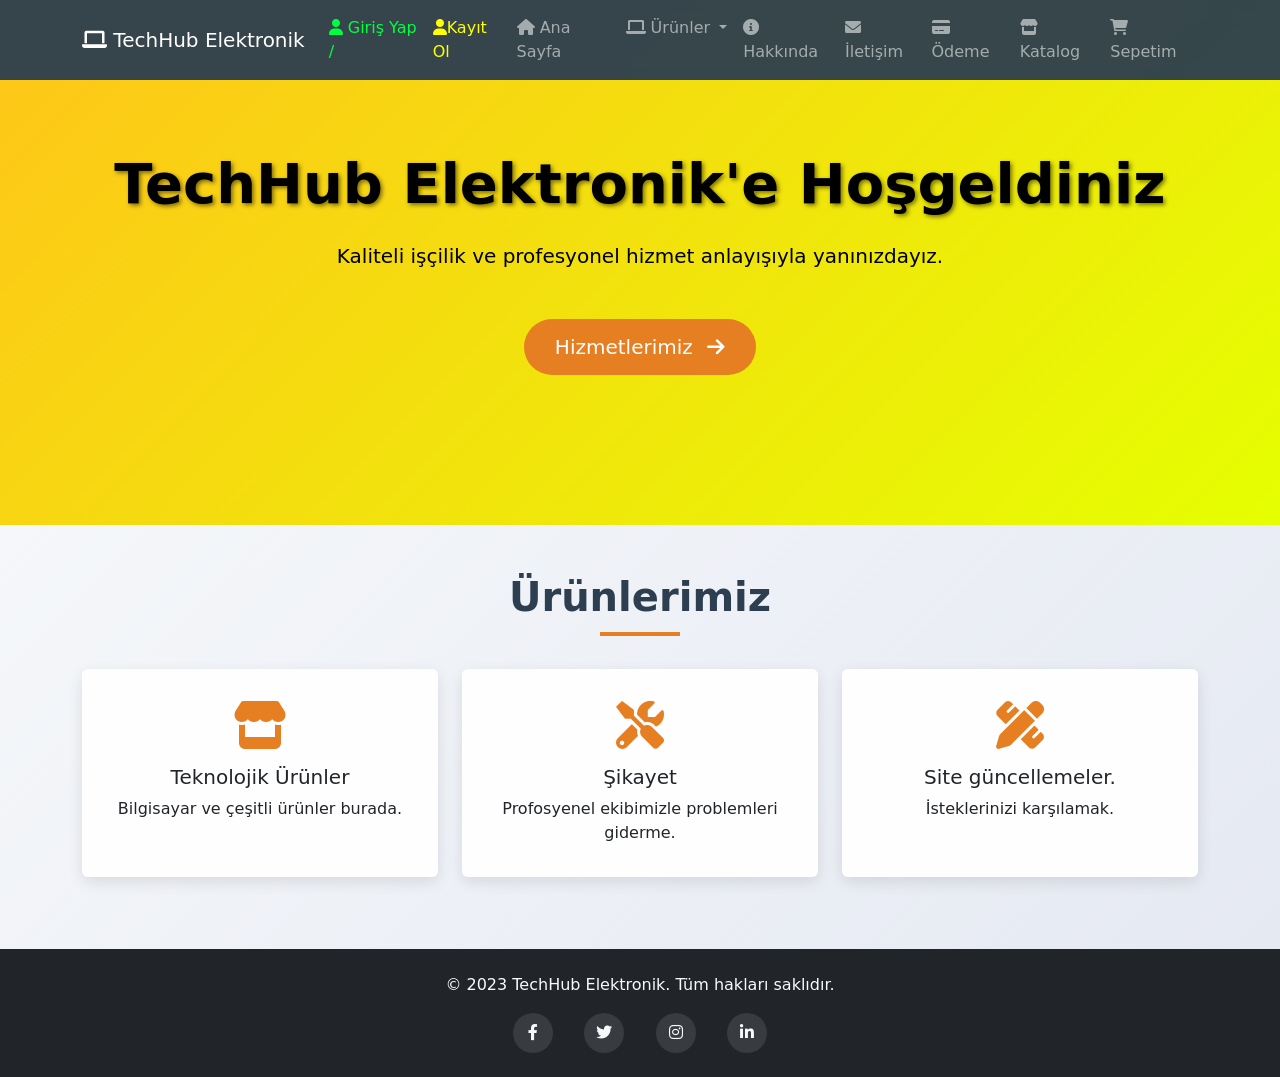
==== index.html @ a49f8efe "Add files via upload" ====
<!DOCTYPE html>
<html lang="tr">
<head>
    <meta charset="UTF-8">
    <meta name="viewport" content="width=device-width, initial-scale=1.0">
    <title>Ana Sayfa |TechHub Elektronik</title>
    <link href="https://cdn.jsdelivr.net/npm/bootstrap@5.3.0/dist/css/bootstrap.min.css" rel="stylesheet">
    <link href="https://cdnjs.cloudflare.com/ajax/libs/font-awesome/6.0.0-beta3/css/all.min.css" rel="stylesheet">
    <style>
        body {
            background-color: #f8f9fa;
        }
        
        .hero-section {
            background: linear-gradient(135deg, #ffc519 0%, #e5ff00 100%);
            background-size: cover;
            position: relative;
            padding: 150px 0;
            color: rgb(0, 0, 0);
        }

        .hero-section::before {
            content: '';
            position: absolute;
            top: 0;
            left: 0;
            right: 0;
            bottom: 0;
            z-index: 1;
        }

        .hero-section .container {
            position: relative;
            z-index: 2;
        }

        .hero-section h1 {
            font-size: 3.5rem;
            font-weight: 700;
            text-shadow: 2px 2px 4px rgba(0, 0, 0, 0.5);
        }
        .navbar {
            background: rgba(44, 62, 80, 0.95) !important;
            backdrop-filter: blur(10px);
        }

        .feature-icon {
            font-size: 3rem;
            margin-bottom: 1rem;
            color: #e67e22; /* Turuncu renk */
        }

        .card {
            transition: all 0.3s ease;
            border: none;
            box-shadow: 0 5px 15px rgba(0, 0, 0, 0.1);
            background: rgba(255, 255, 255, 0.95);
        }

        .card:hover {
            transform: translateY(-10px);
            box-shadow: 0 15px 30px rgba(0, 0, 0, 0.2);
        }

        .card-body {
            padding: 2rem;
        }

        .btn-custom {
            background: #e67e22;
            color: white;
            padding: 12px 30px;
            border-radius: 30px;
            transition: all 0.3s ease;
        }

        .btn-custom:hover {
            background: #d35400;
            transform: scale(1.05);
        }

        #features {
            background: linear-gradient(135deg, #f5f7fa 0%, #e5e9f2 100%);
            padding: 80px 0;
        }

        .section-title {
            color: #2c3e50;
            font-size: 2.5rem;
            font-weight: 700;
            margin-bottom: 3rem;
            position: relative;
        }

        .section-title::after {
            content: '';
            position: absolute;
            bottom: -15px;
            left: 50%;
            transform: translateX(-50%);
            width: 80px;
            height: 4px;
            background: #e67e22;
        }

        footer {
            background: #2c3e50;
            padding: 40px 0;
        }

        .social-links a {
            display: inline-block;
            width: 40px;
            height: 40px;
            line-height: 40px;
            border-radius: 50%;
            background: rgba(255, 255, 255, 0.1);
            margin: 0 10px;
            transition: all 0.3s ease;
        }

        .social-links a:hover {
            background: #e67e22;
            transform: translateY(-3px);
        }
        .dropdown-menu :hover{
            background: linear-gradient(135deg, #c507eb 0%,#c20303 25%,#3807eb 50%,#07eb07 75%, #e5ff00 100%);
            color: white;
        }
    </style>
</head>
<body>


    

    
    <nav class="navbar navbar-expand-lg navbar-dark fixed-top">
        <div class="container">
            
            <a class="navbar-brand" href="#"><i class="fas fa-laptop"></i> TechHub Elektronik</a>
            <button class="navbar-toggler" type="button" data-bs-toggle="collapse" data-bs-target="#navbarNav">
                <span class="navbar-toggler-icon"></span>
            </button>
            <div class="collapse navbar-collapse" id="navbarNav">
                <ul class="navbar-nav ms-auto">
                    <li class="nav-item">
                        <a class="nav-link deactive" href="login.html" style="color: #00ff40;"><i class="fas fa-user"></i> Giriş Yap / </a>
                    </li>
                    <li class="nav-item">
                        <a class="nav-link active" href="login.html" style="color: yellow;"><i class="fas fa-user"></i>Kayıt Ol</a>
                    </li>
                    <li class="nav-item">
                        <a class="nav-link" href="index.html"><i class="fas fa-home"></i> Ana Sayfa</a>
                    </li>
                    <li class="nav-item dropdown">
                        <a class="nav-link dropdown-toggle" href="#" id="navbarDropdown" role="button" data-bs-toggle="dropdown">
                            <i class="fas fa-laptop"></i> Ürünler
                        </a>
                        <ul class="dropdown-menu">
                            <li><a class="dropdown-item" href="katalog.html">Bilgisayarlar</a></li>
                            <li><a class="dropdown-item" href="katalog.html">Akıllı Telefonlar</a></li>
                            <li><a class="dropdown-item" href="katalog.html">Tabletler</a></li>
                            <li><a class="dropdown-item" href="katalog.html">Aksesuarlar</a></li>
                        </ul>
                    </li>
                    <li class="nav-item">
                        <a class="nav-link" href="hakkında.html"><i class="fas fa-info-circle"></i> Hakkında</a>
                    </li>
                    <li class="nav-item">
                        <a class="nav-link" href="contact.html"><i class="fas fa-envelope"></i> İletişim</a>
                    </li>
                    <li class="nav-item">
                        <a class="nav-link" href="payment.html"><i class="fas fa-credit-card"></i> Ödeme</a>
                    </li>
                    <li class="nav-item">
                        <a class="nav-link" href="katalog.html"><i class="fas fa-store"></i> Katalog</a>
                    </li>
                    <li class="nav-item">
                        <a class="nav-link" href="sepet.html"><i class="fas fa-shopping-cart"></i> Sepetim</a>
                    </li>
                </ul>
            </div>
        </div>
    </nav>

    <section class="hero-section text-center">
        <div class="container">
            <h1 class="display-4 mb-4">TechHub Elektronik'e Hoşgeldiniz</h1>
            <p class="lead mb-5">Kaliteli işçilik ve profesyonel hizmet anlayışıyla yanınızdayız.</p>
            <a href="#features" class="btn btn-custom btn-lg">Hizmetlerimiz <i class="fas fa-arrow-right ms-2"></i></a>
        </div>
    </section>

    <section id="features" class="py-5">
        <div class="container">
            <h2 class="text-center section-title">Ürünlerimiz</h2>
            <div class="row">
                <div class="col-md-4 mb-4">
                    <div class="card text-center h-100">
                        <div class="card-body">
                            <i class="fas fa-store feature-icon"></i>
                            <h5 class="card-title">Teknolojik Ürünler</h5>
                            <p class="card-text">Bilgisayar ve çeşitli ürünler burada.</p>
                        </div>
                    </div>
                </div>
                <div class="col-md-4 mb-4">
                    <div class="card text-center h-100">
                        <div class="card-body">
                            <i class="fas fa-tools feature-icon"></i>
                            <h5 class="card-title"> Şikayet </h5>
                            <p class="card-text">Profosyenel ekibimizle problemleri giderme.</p>
                        </div>
                    </div>
                </div>
                <div class="col-md-4 mb-4">
                    <div class="card text-center h-100">
                        <div class="card-body">
                            <i class="fas fa-pencil-ruler feature-icon"></i>
                            <h5 class="card-title">Site güncellemeler.</h5>
                            <p class="card-text">İsteklerinizi karşılamak.</p>
                        </div>
                    </div>
                </div>
            </div>
        </div>
    </section>

    <footer class="bg-dark text-light text-center py-4">
        <div class="container">
            <p>&copy; 2023 TechHub Elektronik. Tüm hakları saklıdır.</p>
            <div class="social-links mt-3">
                <a href="#" class="text-light me-3"><i class="fab fa-facebook-f"></i></a>
                <a href="#" class="text-light me-3"><i class="fab fa-twitter"></i></a>
                <a href="#" class="text-light me-3"><i class="fab fa-instagram"></i></a>
                <a href="#" class="text-light"><i class="fab fa-linkedin-in"></i></a>
            </div>
        </div>
    </footer>

    <script src="https://cdn.jsdelivr.net/npm/bootstrap@5.3.0/dist/js/bootstrap.bundle.min.js"></script>
</body>
</html>
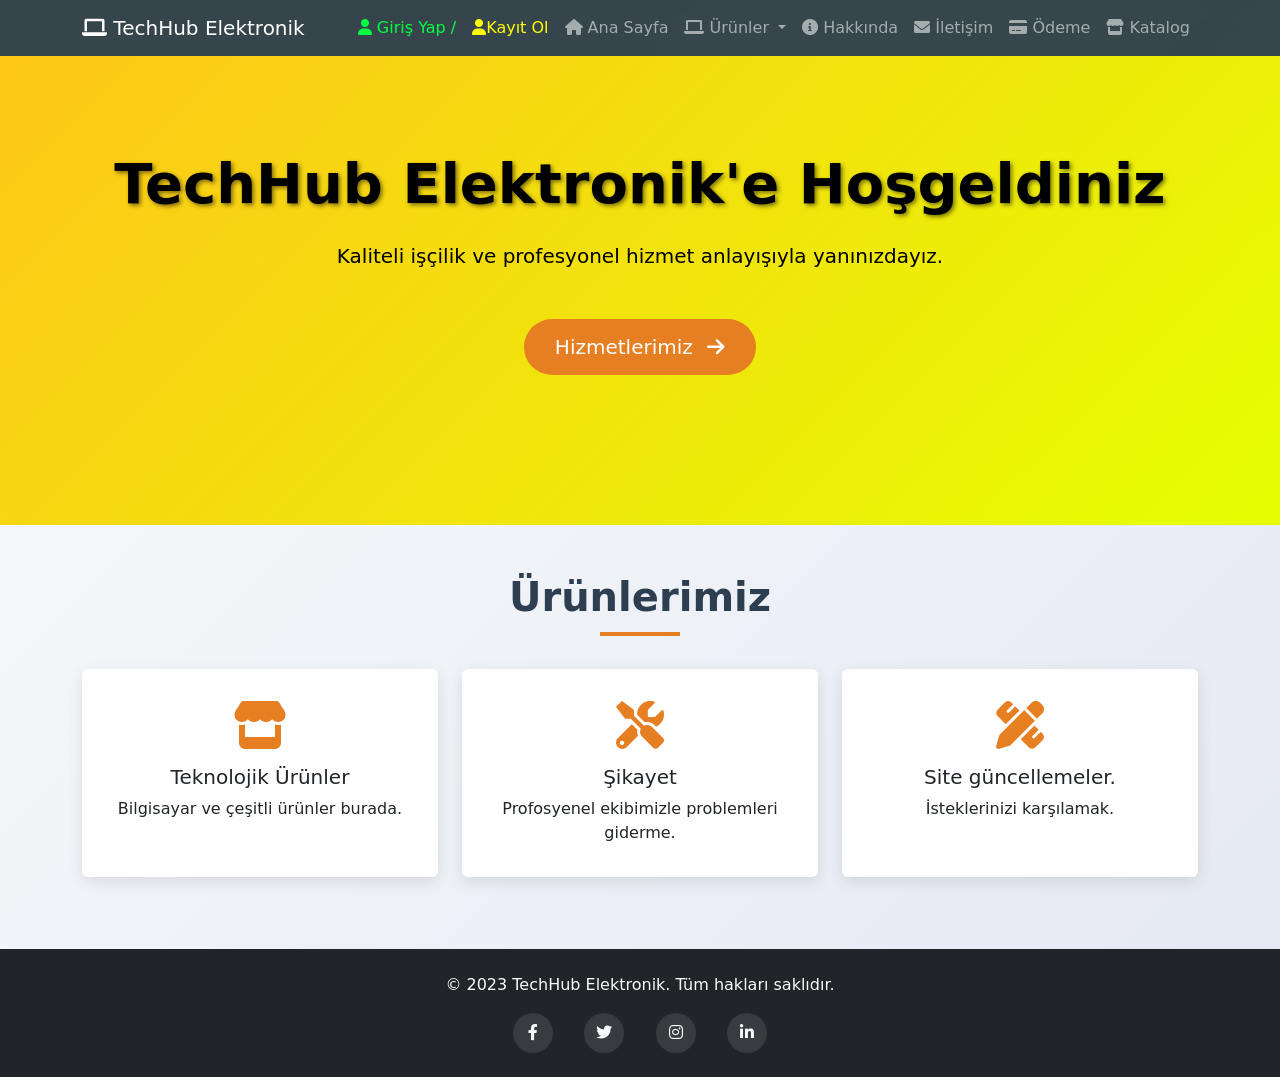
==== commit dadec059: "Update index.html" ====
--- a/index.html
+++ b/index.html
@@ -175,9 +175,6 @@
                     </li>
                     <li class="nav-item">
                         <a class="nav-link" href="katalog.html"><i class="fas fa-store"></i> Katalog</a>
-                    </li>
-                    <li class="nav-item">
-                        <a class="nav-link" href="sepet.html"><i class="fas fa-shopping-cart"></i> Sepetim</a>
                     </li>
                 </ul>
             </div>
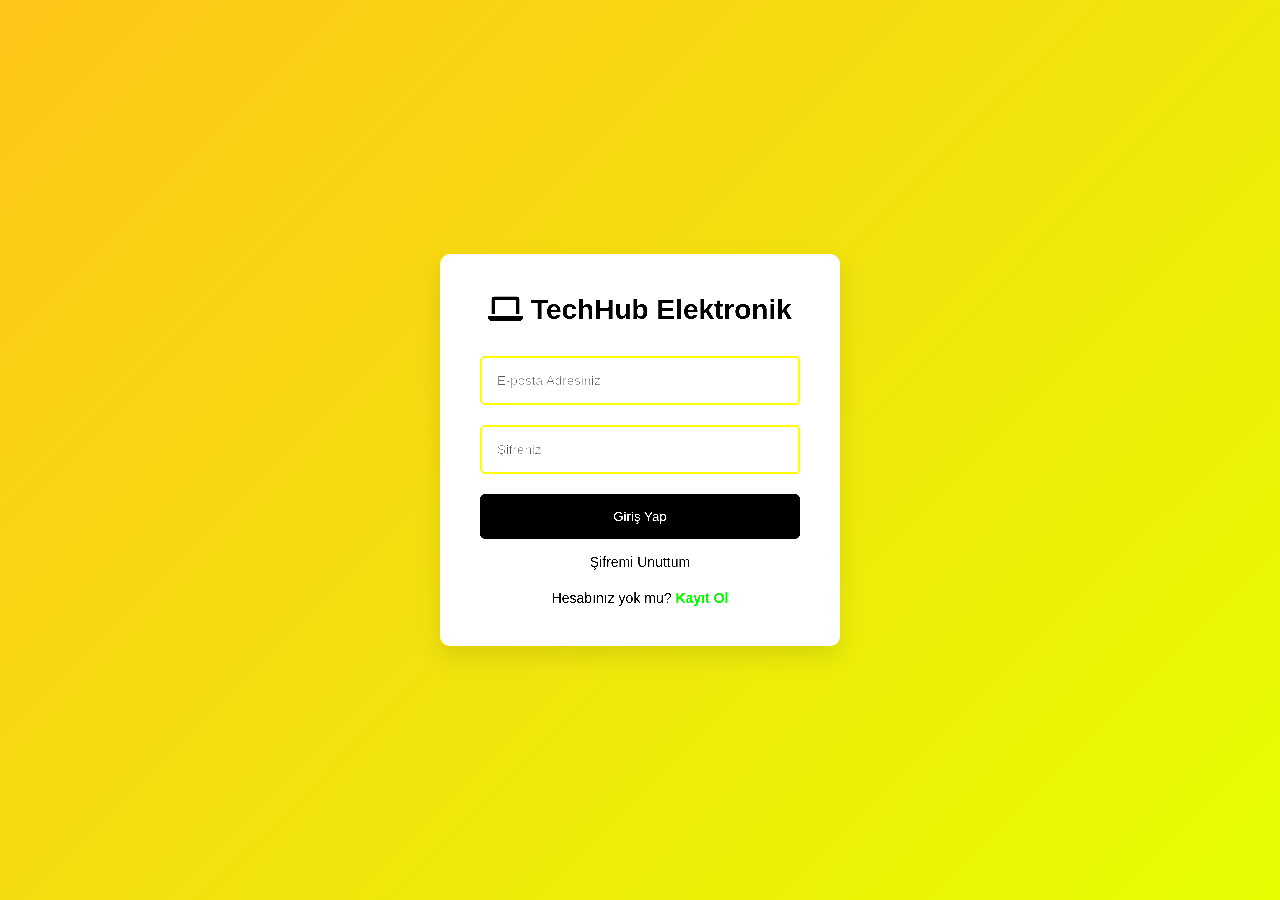
==== commit 1f17e9a5: "Update and rename İndex.html to index.html" ====
--- a/index.html
+++ b/index.html
@@ -1,241 +1,207 @@
-<!DOCTYPE html>
-<html lang="tr">
-<head>
-    <meta charset="UTF-8">
-    <meta name="viewport" content="width=device-width, initial-scale=1.0">
-    <title>Ana Sayfa |TechHub Elektronik</title>
-    <link href="https://cdn.jsdelivr.net/npm/bootstrap@5.3.0/dist/css/bootstrap.min.css" rel="stylesheet">
-    <link href="https://cdnjs.cloudflare.com/ajax/libs/font-awesome/6.0.0-beta3/css/all.min.css" rel="stylesheet">
-    <style>
-        body {
-            background-color: #f8f9fa;
-        }
-        
-        .hero-section {
-            background: linear-gradient(135deg, #ffc519 0%, #e5ff00 100%);
-            background-size: cover;
-            position: relative;
-            padding: 150px 0;
-            color: rgb(0, 0, 0);
-        }
-
-        .hero-section::before {
-            content: '';
-            position: absolute;
-            top: 0;
-            left: 0;
-            right: 0;
-            bottom: 0;
-            z-index: 1;
-        }
-
-        .hero-section .container {
-            position: relative;
-            z-index: 2;
-        }
-
-        .hero-section h1 {
-            font-size: 3.5rem;
-            font-weight: 700;
-            text-shadow: 2px 2px 4px rgba(0, 0, 0, 0.5);
-        }
-        .navbar {
-            background: rgba(44, 62, 80, 0.95) !important;
-            backdrop-filter: blur(10px);
-        }
-
-        .feature-icon {
-            font-size: 3rem;
-            margin-bottom: 1rem;
-            color: #e67e22; /* Turuncu renk */
-        }
-
-        .card {
-            transition: all 0.3s ease;
-            border: none;
-            box-shadow: 0 5px 15px rgba(0, 0, 0, 0.1);
-            background: rgba(255, 255, 255, 0.95);
-        }
-
-        .card:hover {
-            transform: translateY(-10px);
-            box-shadow: 0 15px 30px rgba(0, 0, 0, 0.2);
-        }
-
-        .card-body {
-            padding: 2rem;
-        }
-
-        .btn-custom {
-            background: #e67e22;
-            color: white;
-            padding: 12px 30px;
-            border-radius: 30px;
-            transition: all 0.3s ease;
-        }
-
-        .btn-custom:hover {
-            background: #d35400;
-            transform: scale(1.05);
-        }
-
-        #features {
-            background: linear-gradient(135deg, #f5f7fa 0%, #e5e9f2 100%);
-            padding: 80px 0;
-        }
-
-        .section-title {
-            color: #2c3e50;
-            font-size: 2.5rem;
-            font-weight: 700;
-            margin-bottom: 3rem;
-            position: relative;
-        }
-
-        .section-title::after {
-            content: '';
-            position: absolute;
-            bottom: -15px;
-            left: 50%;
-            transform: translateX(-50%);
-            width: 80px;
-            height: 4px;
-            background: #e67e22;
-        }
-
-        footer {
-            background: #2c3e50;
-            padding: 40px 0;
-        }
-
-        .social-links a {
-            display: inline-block;
-            width: 40px;
-            height: 40px;
-            line-height: 40px;
-            border-radius: 50%;
-            background: rgba(255, 255, 255, 0.1);
-            margin: 0 10px;
-            transition: all 0.3s ease;
-        }
-
-        .social-links a:hover {
-            background: #e67e22;
-            transform: translateY(-3px);
-        }
-        .dropdown-menu :hover{
-            background: linear-gradient(135deg, #c507eb 0%,#c20303 25%,#3807eb 50%,#07eb07 75%, #e5ff00 100%);
-            color: white;
-        }
-    </style>
-</head>
-<body>
-
-
-    
-
-    
-    <nav class="navbar navbar-expand-lg navbar-dark fixed-top">
-        <div class="container">
-            
-            <a class="navbar-brand" href="#"><i class="fas fa-laptop"></i> TechHub Elektronik</a>
-            <button class="navbar-toggler" type="button" data-bs-toggle="collapse" data-bs-target="#navbarNav">
-                <span class="navbar-toggler-icon"></span>
-            </button>
-            <div class="collapse navbar-collapse" id="navbarNav">
-                <ul class="navbar-nav ms-auto">
-                    <li class="nav-item">
-                        <a class="nav-link deactive" href="login.html" style="color: #00ff40;"><i class="fas fa-user"></i> Giriş Yap / </a>
-                    </li>
-                    <li class="nav-item">
-                        <a class="nav-link active" href="login.html" style="color: yellow;"><i class="fas fa-user"></i>Kayıt Ol</a>
-                    </li>
-                    <li class="nav-item">
-                        <a class="nav-link" href="index.html"><i class="fas fa-home"></i> Ana Sayfa</a>
-                    </li>
-                    <li class="nav-item dropdown">
-                        <a class="nav-link dropdown-toggle" href="#" id="navbarDropdown" role="button" data-bs-toggle="dropdown">
-                            <i class="fas fa-laptop"></i> Ürünler
-                        </a>
-                        <ul class="dropdown-menu">
-                            <li><a class="dropdown-item" href="katalog.html">Bilgisayarlar</a></li>
-                            <li><a class="dropdown-item" href="katalog.html">Akıllı Telefonlar</a></li>
-                            <li><a class="dropdown-item" href="katalog.html">Tabletler</a></li>
-                            <li><a class="dropdown-item" href="katalog.html">Aksesuarlar</a></li>
-                        </ul>
-                    </li>
-                    <li class="nav-item">
-                        <a class="nav-link" href="hakkında.html"><i class="fas fa-info-circle"></i> Hakkında</a>
-                    </li>
-                    <li class="nav-item">
-                        <a class="nav-link" href="contact.html"><i class="fas fa-envelope"></i> İletişim</a>
-                    </li>
-                    <li class="nav-item">
-                        <a class="nav-link" href="payment.html"><i class="fas fa-credit-card"></i> Ödeme</a>
-                    </li>
-                    <li class="nav-item">
-                        <a class="nav-link" href="katalog.html"><i class="fas fa-store"></i> Katalog</a>
-                    </li>
-                </ul>
-            </div>
-        </div>
-    </nav>
-
-    <section class="hero-section text-center">
-        <div class="container">
-            <h1 class="display-4 mb-4">TechHub Elektronik'e Hoşgeldiniz</h1>
-            <p class="lead mb-5">Kaliteli işçilik ve profesyonel hizmet anlayışıyla yanınızdayız.</p>
-            <a href="#features" class="btn btn-custom btn-lg">Hizmetlerimiz <i class="fas fa-arrow-right ms-2"></i></a>
-        </div>
-    </section>
-
-    <section id="features" class="py-5">
-        <div class="container">
-            <h2 class="text-center section-title">Ürünlerimiz</h2>
-            <div class="row">
-                <div class="col-md-4 mb-4">
-                    <div class="card text-center h-100">
-                        <div class="card-body">
-                            <i class="fas fa-store feature-icon"></i>
-                            <h5 class="card-title">Teknolojik Ürünler</h5>
-                            <p class="card-text">Bilgisayar ve çeşitli ürünler burada.</p>
-                        </div>
-                    </div>
-                </div>
-                <div class="col-md-4 mb-4">
-                    <div class="card text-center h-100">
-                        <div class="card-body">
-                            <i class="fas fa-tools feature-icon"></i>
-                            <h5 class="card-title"> Şikayet </h5>
-                            <p class="card-text">Profosyenel ekibimizle problemleri giderme.</p>
-                        </div>
-                    </div>
-                </div>
-                <div class="col-md-4 mb-4">
-                    <div class="card text-center h-100">
-                        <div class="card-body">
-                            <i class="fas fa-pencil-ruler feature-icon"></i>
-                            <h5 class="card-title">Site güncellemeler.</h5>
-                            <p class="card-text">İsteklerinizi karşılamak.</p>
-                        </div>
-                    </div>
-                </div>
-            </div>
-        </div>
-    </section>
-
-    <footer class="bg-dark text-light text-center py-4">
-        <div class="container">
-            <p>&copy; 2023 TechHub Elektronik. Tüm hakları saklıdır.</p>
-            <div class="social-links mt-3">
-                <a href="#" class="text-light me-3"><i class="fab fa-facebook-f"></i></a>
-                <a href="#" class="text-light me-3"><i class="fab fa-twitter"></i></a>
-                <a href="#" class="text-light me-3"><i class="fab fa-instagram"></i></a>
-                <a href="#" class="text-light"><i class="fab fa-linkedin-in"></i></a>
-            </div>
-        </div>
-    </footer>
-
-    <script src="https://cdn.jsdelivr.net/npm/bootstrap@5.3.0/dist/js/bootstrap.bundle.min.js"></script>
-</body>
-</html>
+<!DOCTYPE html>
+<html lang="tr">
+
+<head>
+    <meta charset="UTF-8">
+    <title>TechHub Elektronik - Giriş</title>
+    <link href="https://cdnjs.cloudflare.com/ajax/libs/font-awesome/6.0.0-beta3/css/all.min.css" rel="stylesheet">
+    <style>
+        :root {
+            --siyah: #1a1a1a;
+            --beyaz: #ffffff;
+            --sari: #FFD700;
+            --turuncu: #0dfc05;
+        }
+
+        * {
+            margin: 0;
+            padding: 0;
+            box-sizing: border-box;
+            font-family: 'Arial', sans-serif;
+        }
+
+        body {
+            background: linear-gradient(135deg, #ffc519 0%, #e5ff00 100%);
+            display: flex;
+            justify-content: center;
+            align-items: center;
+            height: 100vh;
+            filter: contrast(400%);
+        }
+
+        .login-container {
+            background-color: var(--beyaz);
+            border-radius: 10px;
+            box-shadow: 0 10px 25px rgba(0, 0, 0, 0.1);
+            width: 400px;
+            padding: 40px;
+            text-align: center;
+        }
+
+        .logo {
+            color: var(--siyah);
+            font-size: 28px;
+            font-weight: bold;
+            margin-bottom: 30px;
+        }
+
+        .login-form {
+            display: flex;
+            flex-direction: column;
+        }
+
+        .input-group {
+            margin-bottom: 20px;
+            position: relative;
+        }
+
+        .input-group input {
+            width: 100%;
+            padding: 15px;
+            border: 2px solid var(--sari);
+            border-radius: 5px;
+            outline: none;
+            transition: border-color 0.3s;
+        }
+
+        .input-group input:focus {
+            border-color: var(--turuncu);
+        }
+
+        .login-button {
+            background-color: var(--siyah);
+            color: var(--beyaz);
+            border: none;
+            padding: 15px;
+            border-radius: 5px;
+            cursor: pointer;
+            transition: background-color 0.3s;
+        }
+
+        .login-button:hover {
+            background-color: var(--turuncu);
+        }
+
+        .forgot-password {
+            color: var(--siyah);
+            text-decoration: none;
+            margin-top: 15px;
+            font-size: 14px;
+        }
+
+        .signup-link {
+            margin-top: 20px;
+            font-size: 14px;
+        }
+
+        .signup-link a {
+            color: var(--turuncu);
+            text-decoration: none;
+            font-weight: bold;
+        }
+    </style>
+</head>
+
+<body>
+    <div class="login-container">
+        <div class="logo"><i class="fas fa-laptop"></i> TechHub Elektronik</div>
+
+        <form id="loginForm" class="login-form">
+            <div class="input-group">
+                <input type="email" id="email" placeholder="E-posta Adresiniz" required>
+            </div>
+
+            <div class="input-group">
+                <input type="password" id="password" placeholder="Şifreniz" required>
+            </div>
+
+            <button type="submit" class="login-button" href="main.html">Giriş Yap</button>
+
+            <a href="#" class="forgot-password">Şifremi Unuttum</a>
+
+            <div class="signup-link">
+                Hesabınız yok mu? <a href="main.html" id="signupLink">Kayıt Ol</a>
+            </div>
+        </form>
+    </div>
+
+    <script>
+        // SHA-256 Hash Fonksiyonu
+        async function hashPassword(password) {
+            const encoder = new TextEncoder();
+            const data = encoder.encode(password);
+            const hashBuffer = await crypto.subtle.digest('SHA-256', data);
+            const hashArray = Array.from(new Uint8Array(hashBuffer));
+            const hashHex = hashArray.map(b => b.toString(16).padStart(2, '0')).join('');
+            return hashHex;
+        }
+
+        // Kullanıcı bilgilerini yerel depolamaya kaydetme
+        async function saveUserToLocalStorage(email, password) {
+            const hashedPassword = await hashPassword(password);
+            const userData = {
+                email: email,
+                passwordHash: hashedPassword
+            };
+            localStorage.setItem(email, JSON.stringify(userData));
+            alert('Kayıt başarılı!');
+        }
+
+        // Giriş doğrulama ve kullanıcı verisini çekme
+        async function validateLogin(email, password) {
+            const userData = JSON.parse(localStorage.getItem(email));  // E-posta ile kullanıcıyı al
+            if (userData) {
+                // Kullanıcının kaydını bulduk, şimdi şifreyi doğrulayalım
+                const hashedPassword = await hashPassword(password);
+                if (userData.passwordHash === hashedPassword) {
+                    // Giriş başarılı
+                    alert('Giriş başarılı!');
+                    
+                    // Kullanıcı bilgilerini konsola yazdırıyoruz
+                    console.log("Giriş yapan kullanıcı bilgileri:");
+                    console.log("E-posta:", userData.email);
+                    console.log("Şifre Hash:", userData.passwordHash);
+
+                    window.location.href = 'main.html';  // Ana sayfaya yönlendir
+                } else {
+                    alert('Geçersiz şifre!');
+                    console.log("Şifre eşleşmedi, giriş başarısız.");
+                }
+            } else {
+                alert('Kullanıcı bulunamadı!');
+                console.log("E-posta ile kullanıcı bulunamadı:", email);
+            }
+        }
+
+        // Kayıt Ol Event Listener
+        document.getElementById('signupLink').addEventListener('click', async function (e) {
+            e.preventDefault();
+
+            const email = document.getElementById('email').value;
+            const password = document.getElementById('password').value;
+
+            if (email && password) {
+                await saveUserToLocalStorage(email, password);  // Kullanıcı kaydını yap
+            } else {
+                alert('Lütfen tüm alanları doldurunuz.');
+            }
+        });
+
+        // Giriş Formu Event Listener
+        document.getElementById('loginForm').addEventListener('submit', async function (e) {
+            e.preventDefault();
+
+            const email = document.getElementById('email').value;
+            const password = document.getElementById('password').value;
+
+            if (email && password) {
+                await validateLogin(email, password);  // Giriş doğrulama işlemini yap
+            } else {
+                alert('Lütfen tüm alanları doldurunuz.');
+                console.log("Eksik bilgi: E-posta veya şifre girilmedi");
+            }
+        });
+    </script>
+</body>
+
+</html>
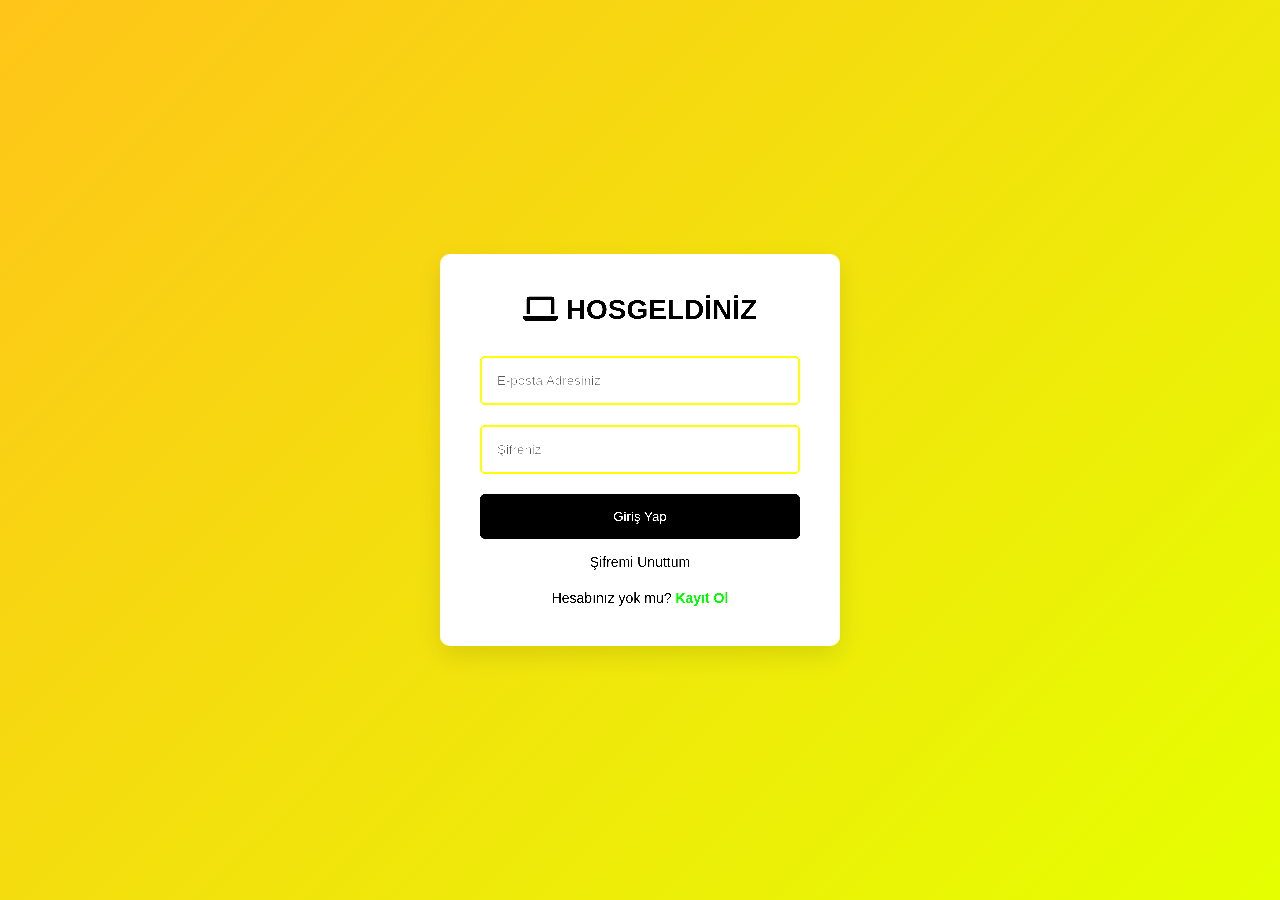
==== commit 5885a070: "Update index.html" ====
--- a/index.html
+++ b/index.html
@@ -104,7 +104,7 @@
 
 <body>
     <div class="login-container">
-        <div class="logo"><i class="fas fa-laptop"></i> TechHub Elektronik</div>
+        <div class="logo"><i class="fas fa-laptop"></i> HOSGELDİNİZ </div>
 
         <form id="loginForm" class="login-form">
             <div class="input-group">
@@ -144,7 +144,7 @@
                 passwordHash: hashedPassword
             };
             localStorage.setItem(email, JSON.stringify(userData));
-            alert('Kayıt başarılı!');
+            alert('HOŞGELDİNİZ YENİ ÜYEMİZ');
         }
 
         // Giriş doğrulama ve kullanıcı verisini çekme
@@ -155,7 +155,7 @@
                 const hashedPassword = await hashPassword(password);
                 if (userData.passwordHash === hashedPassword) {
                     // Giriş başarılı
-                    alert('Giriş başarılı!');
+                    alert('ÜYEMİZ GİRİŞ YAPTI');
                     
                     // Kullanıcı bilgilerini konsola yazdırıyoruz
                     console.log("Giriş yapan kullanıcı bilgileri:");
